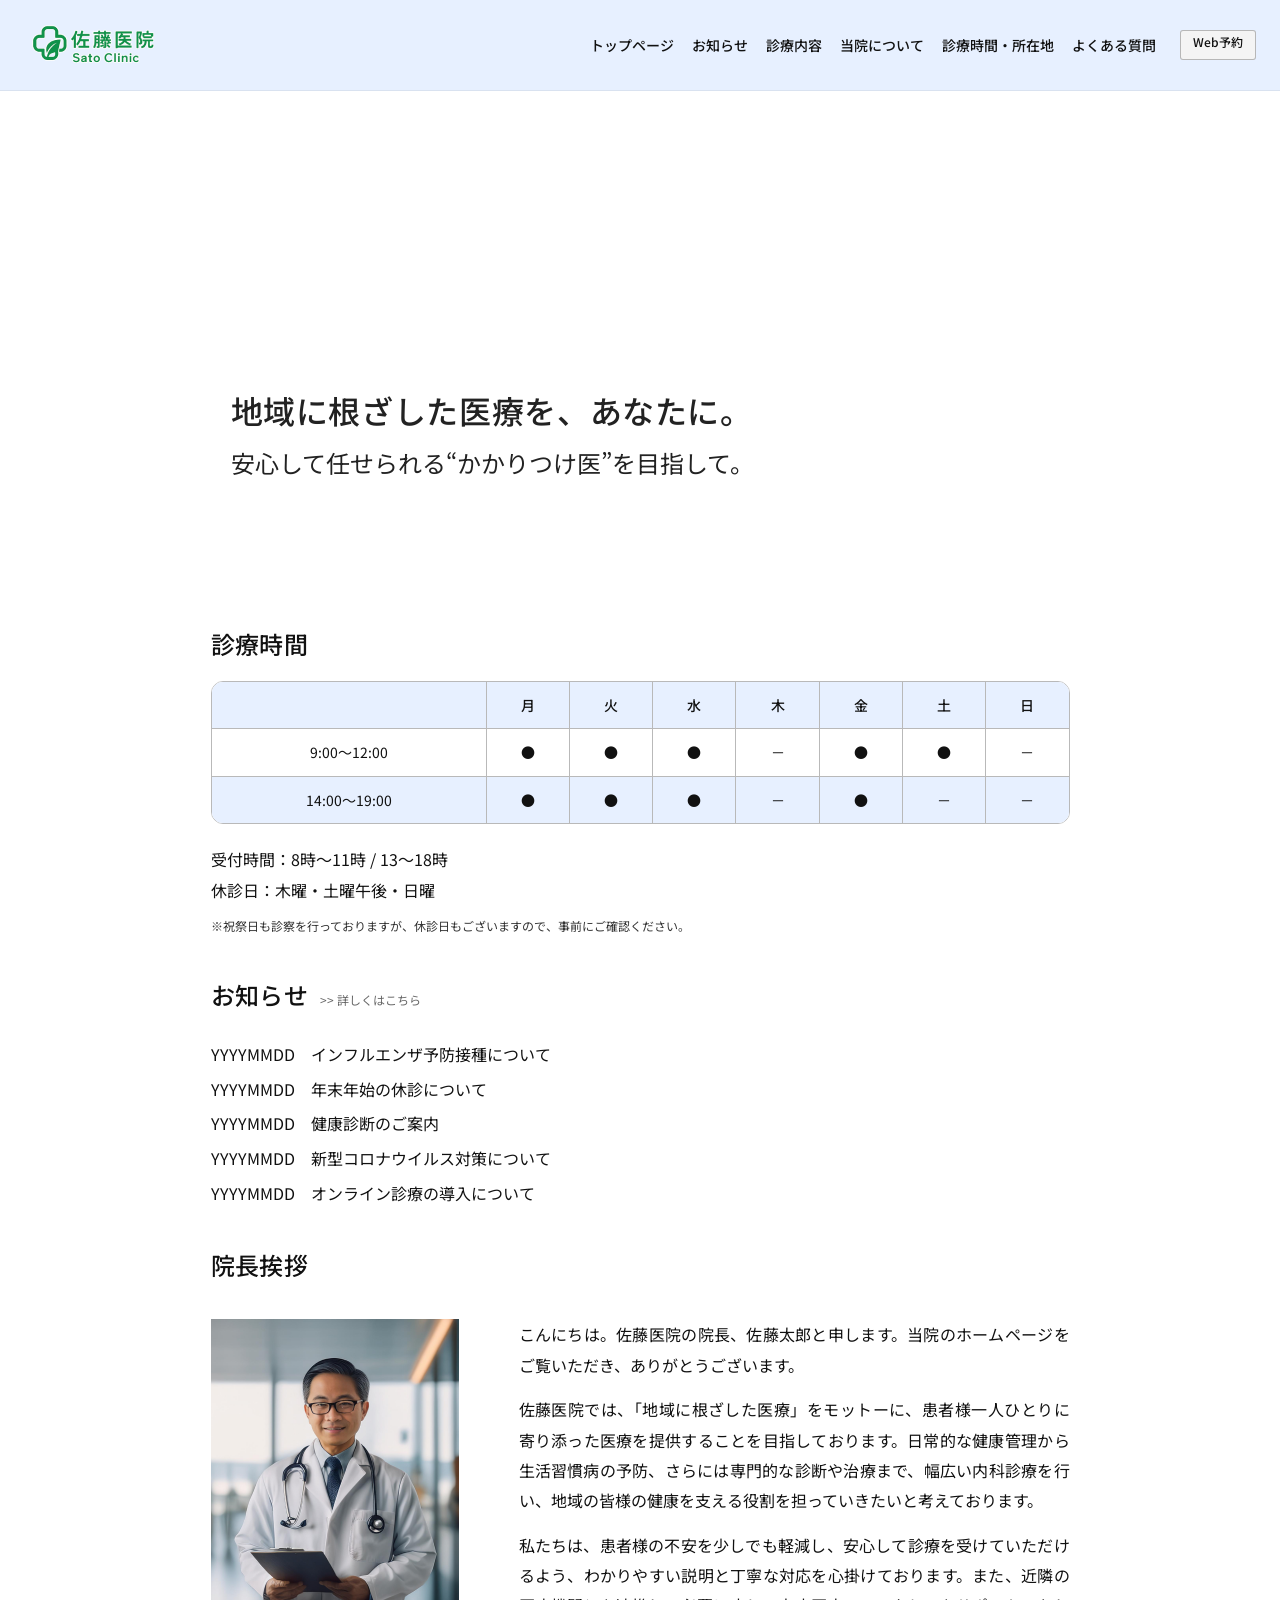
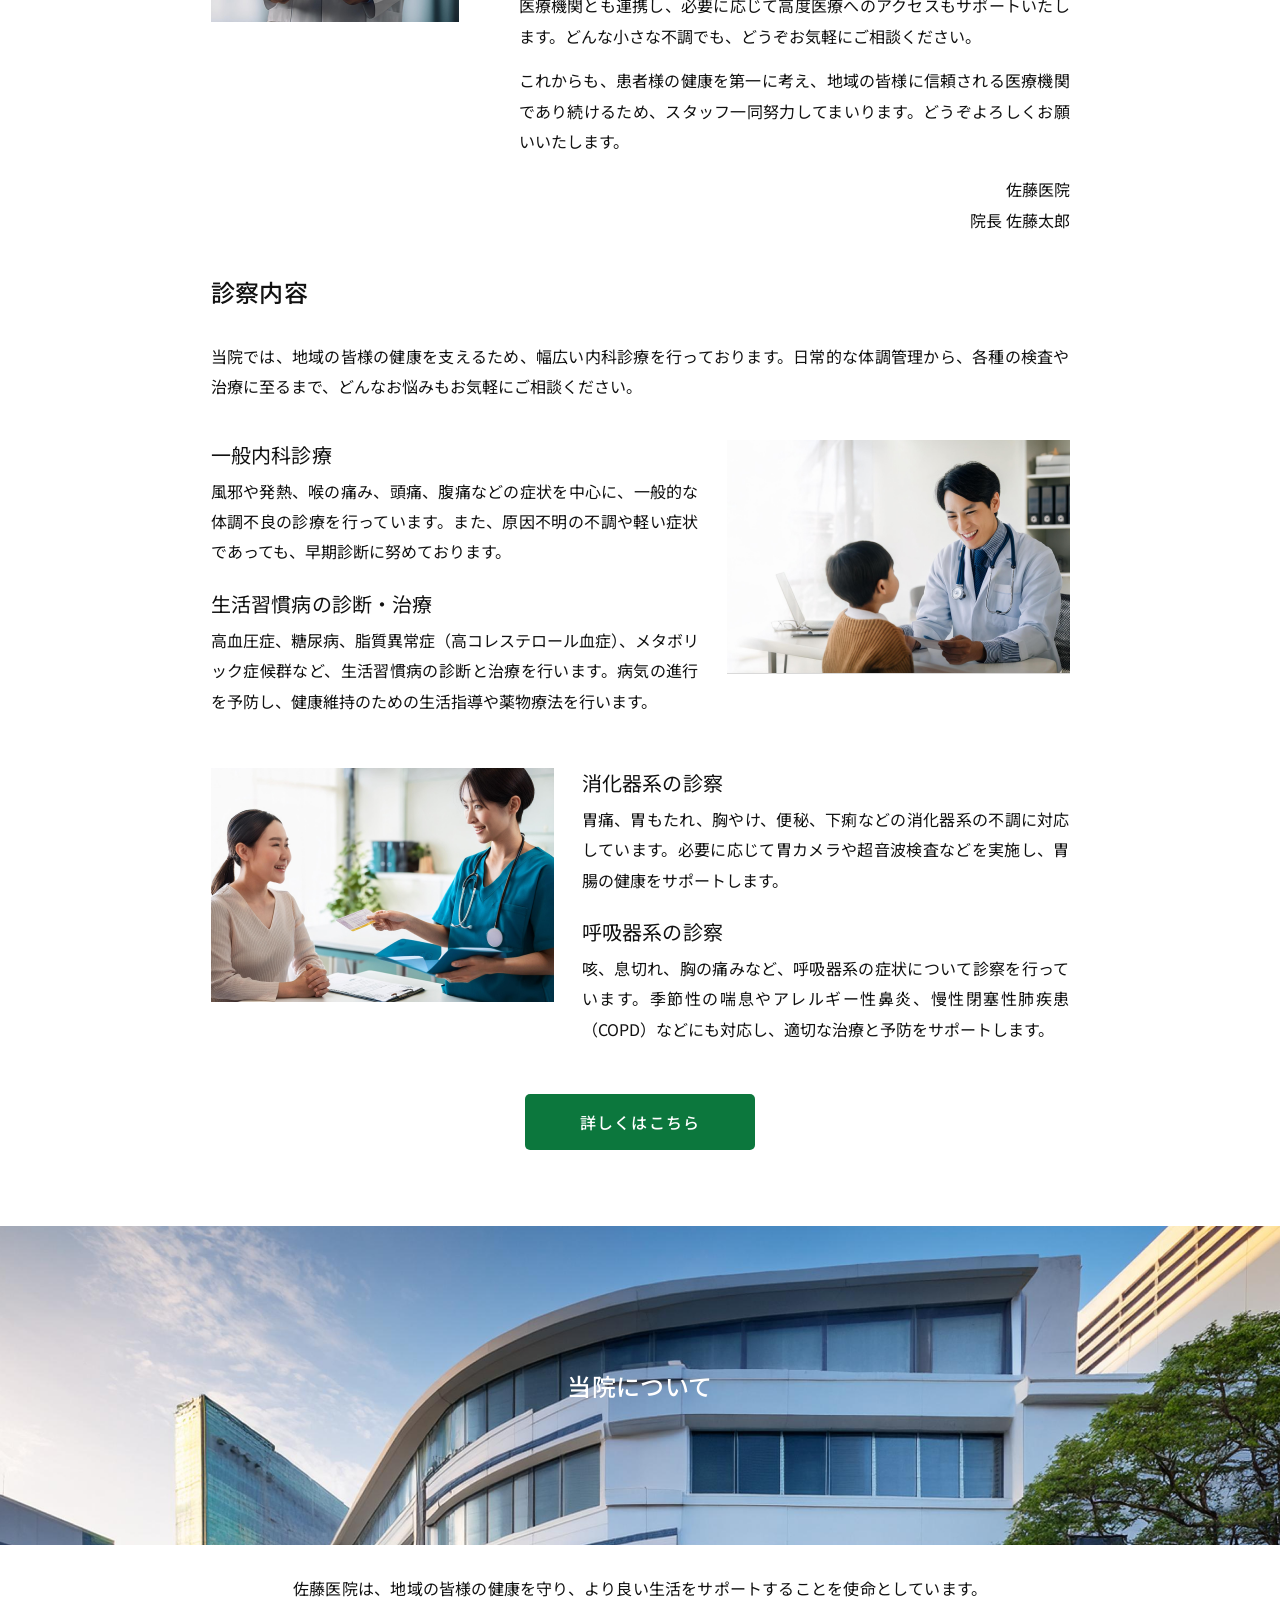
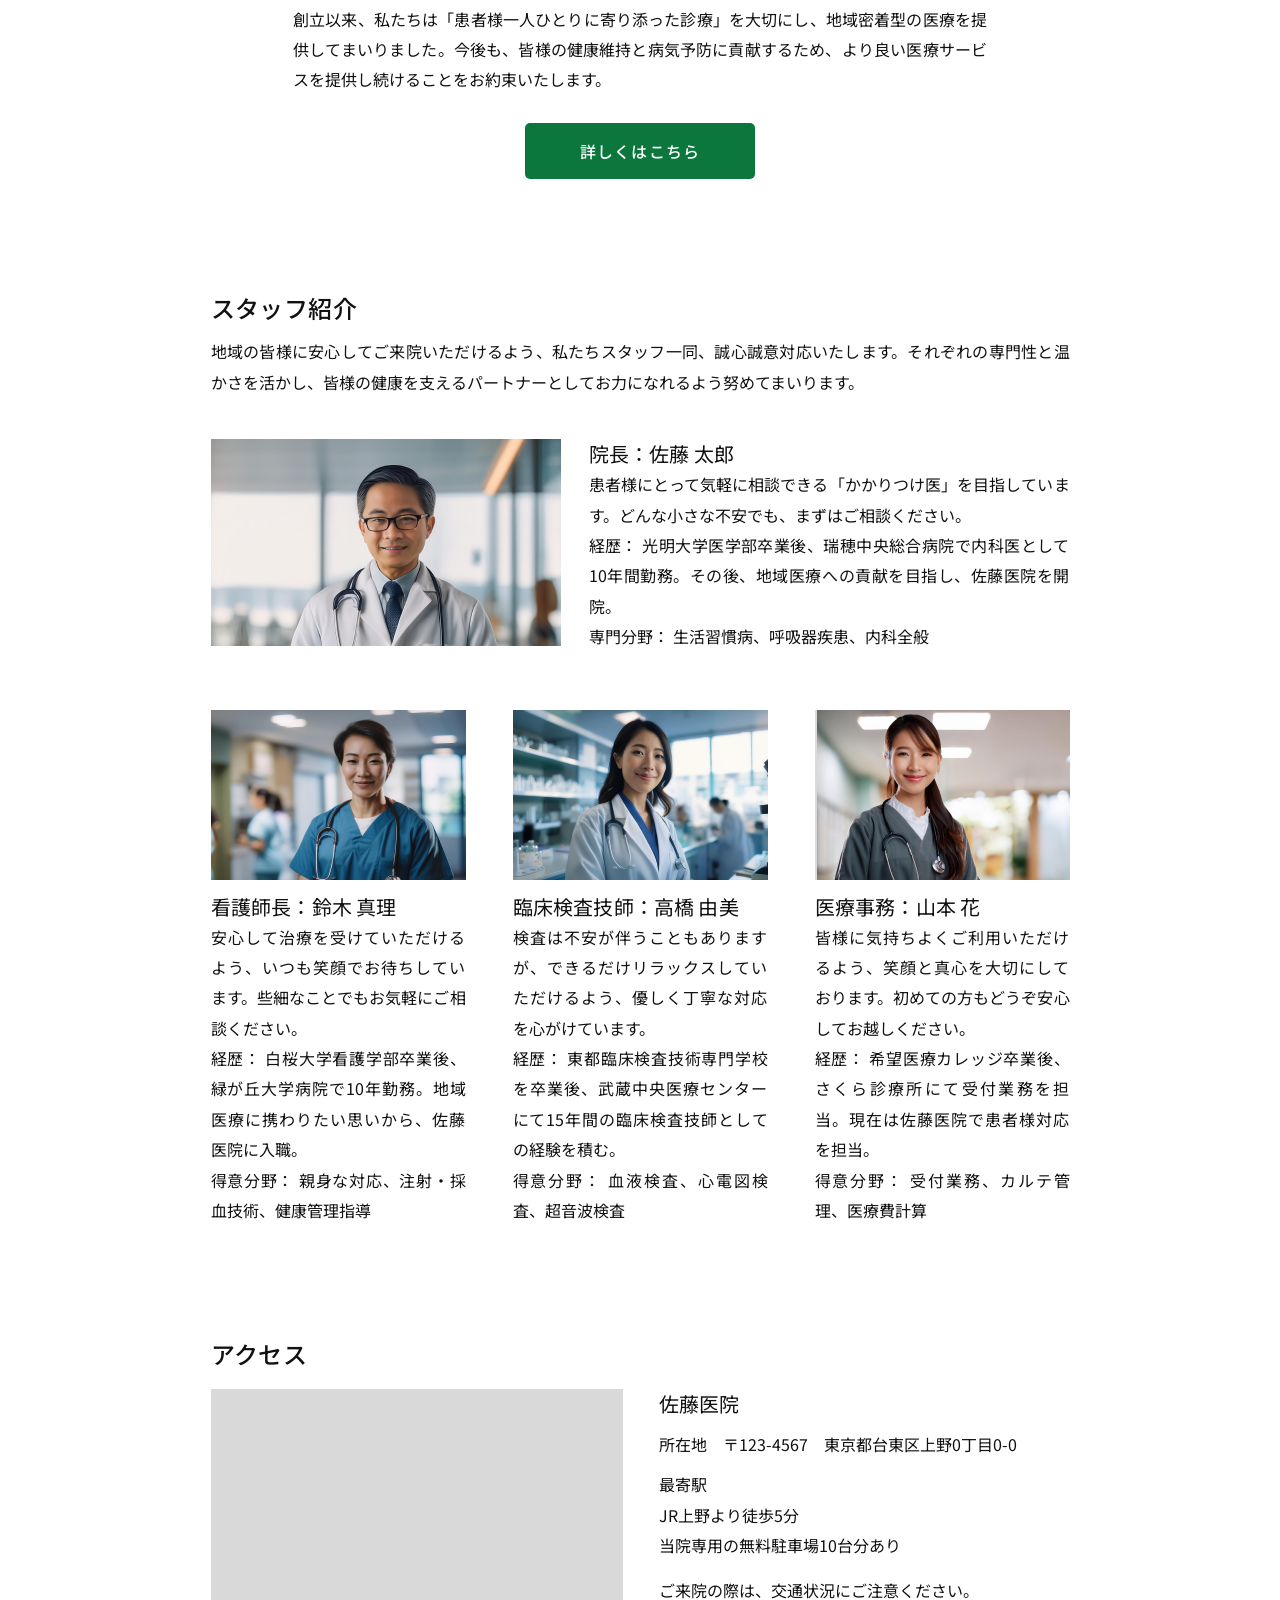
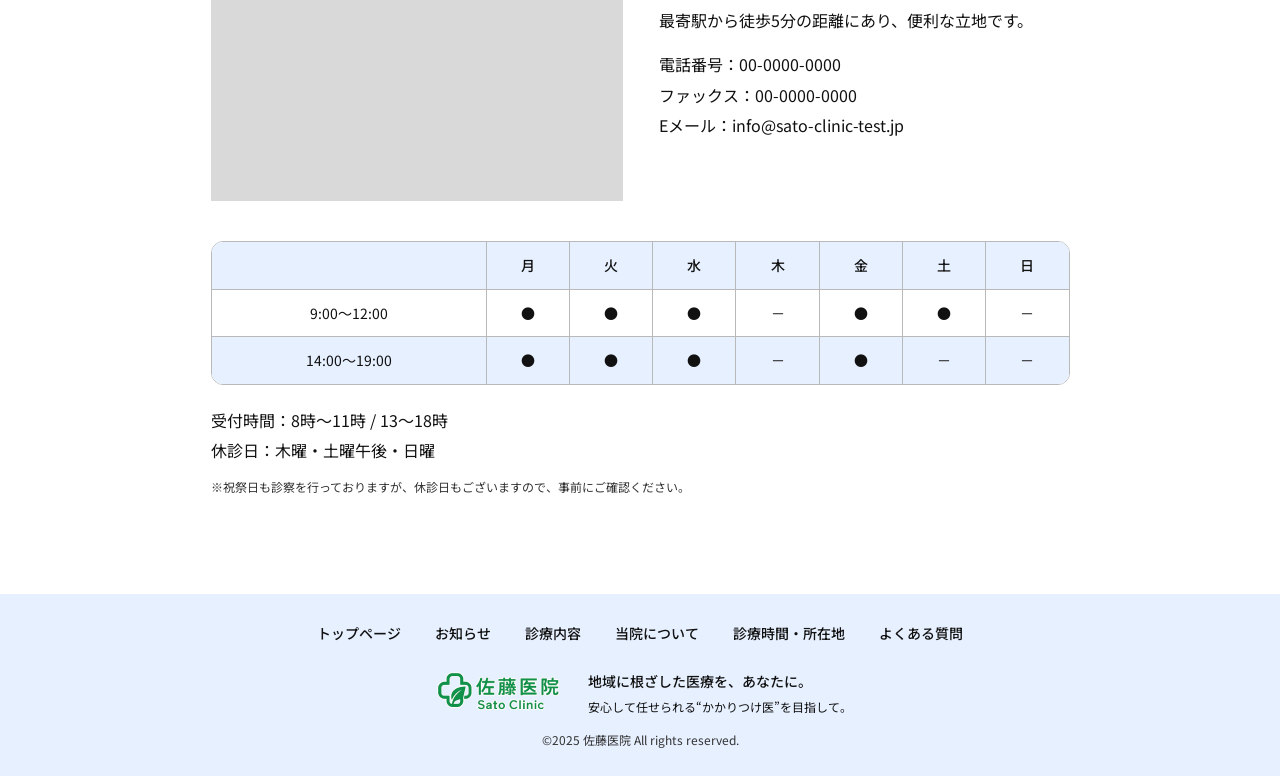
==== index.html @ cc60b719 "ファーストコミット" ====
<!doctype html>
<html lang="ja">

<head>
    <meta charset="utf-8" />
    <meta name="viewport" content="width=device-width,initial-scale=1" />
    <title>佐藤医院</title>

    <!-- Noto Sans JP -->
    <link rel="preconnect" href="https://fonts.googleapis.com">
    <link rel="preconnect" href="https://fonts.gstatic.com" crossorigin>
    <link href="https://fonts.googleapis.com/css2?family=Noto+Sans+JP:wght@400;500&display=swap" rel="stylesheet">
    <link rel="stylesheet" href="./style.css">

    <style>
        :root {
            --h1-size: 2rem;
            --h1-line-height: 1.35;
            --h2-size: 1.5rem;
            --h2-weight: 500;
            --h2-line-height: 1.4;
            --h2-letter-spacing: .02em;
            --h1-size-sp: 1.4rem;
            --h2-size-sp: 1.25rem;
            --p-size-sp: .8rem;
        }

        /* contentW基準の中央カラム */
        /* ヘッダー（グロナビ）はcontentW除外＝ワイド */
        /* Typography (rem) */
        h3 {
            font-size: 1.25rem;
            /* 20px */
            font-weight: 400;
            line-height: 1.5;
            margin: 0;
            letter-spacing: .01em;
        }

        .note {
            font-size: .75rem;
            /* 12px */
            font-weight: 400;
            color: #333;
        }

        /* ===== Hero (PC) ===== */
        .hero {
            position: relative;
            width: 100%;
            height: 480px;
            overflow: hidden;
            background: #fff;
        }

        .hero-carousel {
            position: absolute;
            inset: 0;
        }

        .hero-slides {
            position: absolute;
            inset: 0;
        }

        .hero-slide {
            position: absolute;
            inset: 0;
            opacity: 0;
            transition: opacity 800ms ease;
        }

        .hero-slide.is-active {
            opacity: 1;
        }

        .hero-slide img {
            width: 100%;
            height: 100%;
            object-fit: cover;
        }

        /* コピー */
        .hero .photo-band_text {
            position: absolute;
            left: calc((100% - var(--contentW))/2);
            top: 50%;
            transform: translateY(30%);
            width: 580px;
            text-align: left;
            color: #222;
            z-index: 2;
            background: rgba(255, 255, 255, .72);
            padding: 18px 20px;
            border-radius: 6px;
        }

        .hero .sub {
            margin-top: 8px;
            font-size: 24px;
        }

        /* ===== 診療時間（表） ===== */
        .hours-table-wrap {
            border-radius: 12px;
            overflow: hidden;
            border: 1px solid #b9b9b9;
        }

        .hours-table {
            width: 100%;
            border-collapse: separate;
            border-spacing: 0;
            font-size: 14px;
            background: #fff;
        }

        .hours-table th,
        .hours-table td {
            border: 0;
            padding: 10px 8px;
            text-align: center;
            background: #fff;
        }

        .hours-table tr>* {
            border-top: 1px solid #b9b9b9;
            border-left: 1px solid #b9b9b9;
        }

        .hours-table thead th {
            background: #E7F0FF;
            font-weight: 500;
        }

        .hours-table tbody tr:nth-child(even) td {
            background: #E7F0FF;
        }

        .hours-table tbody td:first-child {
            text-align: center;
            white-space: nowrap;
        }

        .hours-table thead tr>* {
            border-top: 0;
        }

        .hours-table tr>*:first-child {
            border-left: 0;
        }

        /* ===== お知らせ ===== */
        .heading-news-wrap {
            display: flex;
            align-items: baseline;
            gap: 12px;
            margin-bottom: 8px;
        }

        .heading-news {
            margin: 0;
        }

        .news-more {
            font-size: 12px;
            color: #666;
            text-decoration: none;
        }

        .news-more::before {
            content: ">> ";
        }

        .news-list {
            margin: 0;
            padding: 0;
            list-style: none;
            display: grid;
            gap: 6px;
        }

        .news-list li {
            font-size: 16px;
            font-weight: 400;
            line-height: 1.8;
        }

        /* ===== 院長挨拶 ===== */
        .greet {
            display: grid;
            grid-template-columns: 280px 1fr;
            gap: 28px;
            align-items: start;
            margin-top: 18px;
        }

        .ph-portrait {
            width: 248px;
            height: 303px;
            background: var(--ph);
            overflow: hidden;
            display: block;
        }

        .ph-portrait img {
            width: 100%;
            height: 100%;
            object-fit: cover;
        }

        .greet .text p {
            margin-bottom: 14px;
        }

        .signature {
            margin-top: 18px;
            text-align: right;
        }

        /* ===== 診察内容 ===== */
        .treat-lead {
            margin-top: 12px;
        }

        .treat-grid {
            display: grid;
            grid-template-columns: 1fr 343px;
            gap: 28px;
            align-items: start;
            margin-top: 18px;
        }

        .treat-ph {
            width: 343px;
            height: 234px;
            background: var(--ph);
            justify-self: end;
            overflow: hidden;
            display: block;
        }

        .treat-ph img {
            width: 100%;
            height: 100%;
            object-fit: cover;
        }

        .treat-item {
            margin-bottom: 22px;
            min-width: 0;
        }

        .treat-item p {
            margin-top: 6px;
        }

        .treat-bottom {
            display: grid;
            grid-template-columns: 343px minmax(0, 1fr);
            gap: 28px;
            align-items: start;
            margin-top: 10px;
        }

        .treat-bottom p {
            overflow-wrap: anywhere;
        }

        .treat-ph-wide {
            width: 343px;
            height: 234px;
            background: var(--ph);
            overflow: hidden;
            display: block;
        }

        .treat-ph-wide img {
            width: 100%;
            height: 100%;
            object-fit: cover;
        }

        /* ===== ボタン ===== */
        .btn-wrap {
            display: flex;
            justify-content: center;
            margin-top: 28px;
        }

        .btn {
            display: inline-flex;
            align-items: center;
            justify-content: center;
            padding: 8px 32px;
            width: 230px;
            height: 56px;
            background: var(--btn);
            color: #fff;
            font-weight: 500;
            border-radius: 5px;
            box-shadow: none;
            letter-spacing: .08em;
            font-size: 16px;
        }

        .btn:hover,
        .btn:active {
            filter: brightness(0.70);
        }

        /* ===== 当院について ===== */
        .photo-band {
            position: relative;
            width: 100%;
            height: 319px;
            overflow: hidden;
            display: grid;
            place-items: center;
            background: #fff;
        }

        .photo-band_img {
            position: absolute;
            inset: 0;
            width: 100%;
            height: 100%;
            object-fit: cover;
            z-index: 0;
        }

        .photo-band_text {
            position: relative;
            z-index: 2;
            text-align: center;
            color: #fff;
            padding: 0 16px;
        }

        .about-body {
            background: #fff;
            padding: 28px 0 56px;
        }

        .about-fixed {
            width: 694px;
            margin: 0 auto;
        }

        /* ===== スタッフ紹介 ===== */
        section[aria-label="スタッフ紹介"],
        section[aria-label="アクセス"] {
            background: #fff;
        }

        .staff-lead {
            margin-top: 12px;
        }

        .staff-top {
            display: grid;
            grid-template-columns: 350px 1fr;
            gap: 28px;
            align-items: start;
            margin-top: 22px;
            margin-bottom: 26px;
        }

        .staff-ph {
            width: 350px;
            height: 207px;
            background: var(--ph);
            overflow: hidden;
            display: block;
        }

        .staff-ph img {
            width: 100%;
            height: 100%;
            object-fit: cover;
        }

        .staff-cards {
            display: grid;
            grid-template-columns: repeat(3, 255px);
            gap: 22px;
            justify-content: space-between;
            margin-top: 12px;
        }

        .card .card-ph {
            width: 255px;
            height: 170px;
            background: var(--ph);
            margin-bottom: 12px;
            overflow: hidden;
            display: block;
        }

        .card .card-ph img {
            width: 100%;
            height: 100%;
            object-fit: cover;
        }

        /* ===== アクセス ===== */
        .access {
            display: grid;
            grid-template-columns: 420px 1fr;
            gap: 28px;
            align-items: start;
            margin-top: 18px;
        }

        .access-map {
            width: 412px;
            height: 412px;
            background: var(--ph);
            overflow: hidden;
        }

        .access-map iframe {
            width: 100%;
            height: 100%;
        }

        .meta {
            margin-top: 10px;
            display: grid;
            gap: 10px;
        }

        .label {
            display: inline-block;
            width: 64px;
        }

        /* ===== Footer ===== */
        /* ===== Responsive ===== */
        @media (max-width: 890px) {

            /* ===== SP Header ===== */
            /* Drawer */
            /* 院長挨拶：写真→テキスト */
            .greet {
                grid-template-columns: 1fr;
            }

            .ph-portrait {
                margin: 0 auto;
            }

            /* 診察内容：縦積み */
            .treat-grid {
                grid-template-columns: 1fr;
            }

            .treat-ph {
                justify-self: start;
                width: min(343px, 100%);
                height: auto;
                aspect-ratio: 343 / 234;
                margin: 0 auto;
            }

            .treat-bottom {
                grid-template-columns: 1fr;
            }

            .treat-bottom>div:nth-child(2) {
                order: 0;
                min-width: 0;
            }

            .treat-ph-wide {
                order: 1;
                width: min(343px, 100%);
                height: auto;
                aspect-ratio: 343 / 234;
                margin: 0 auto;
            }

            /* 当院について本文幅 */
            .about-fixed {
                width: min(694px, 100%);
            }

            /* スタッフ：縦積み */
            .staff-top {
                grid-template-columns: 1fr;
            }

            .staff-ph {
                width: min(350px, 100%);
                height: auto;
                aspect-ratio: 350 / 207;
                margin: 0 auto;
            }

            .staff-cards {
                grid-template-columns: 1fr;
                justify-items: center;
            }

            .staff-cards .card {
                width: min(255px, 100%);
            }

            .card .card-ph {
                width: 100%;
                height: auto;
                aspect-ratio: 255 / 170;
            }

            /* アクセス：縦積み */
            .access {
                display: flex;
                flex-direction: column;
            }

            .access>div:last-child {
                order: 1;
            }

            .access-map {
                order: 2;
                width: 100%;
                height: auto;
                aspect-ratio: 412 / 412;
            }

            /* SP Footer */
        }

        @media (max-width: 890px) and (min-width: 601px) {

            .hero {
                height: 420px;
                position: relative;
                overflow: hidden;
            }

            .hero-carousel {
                position: absolute;
                inset: 0;
            }

            .hero .photo-band_text {
                position: absolute;
                left: 18px;
                right: 18px;
                top: 55%;
                transform: translateY(30%);
                z-index: 5;
                background: rgba(255, 255, 255, .72);
                color: #222;
                border-radius: 6px;
                padding: 18px 20px;
                display: inline-block;
                width: auto;
                max-width: 400px;
            }

            .hero-slides {
                z-index: 1;
            }

            .hero-slide img {
                object-fit: cover;
                object-position: center center;
            }

            .hero .photo-band_text h1 {
                font-size: 1.25rem;
            }

            .hero .photo-band_text .sub {
                font-size: 0.95rem;
            }
        }

        @media (max-width: 600px) {

            h3 {
                font-size: 1rem;
            }

            .news-list li {
                font-size: .8rem;
            }

            .btn {
                width: min(230px, 100%);
            }

            .hero {
                height: auto;
                display: flex;
                flex-direction: column;
                overflow: hidden;
                background: #fff;
            }

            .hero-carousel {
                position: relative;
                width: 100%;
                aspect-ratio: 375 / 300;
                overflow: hidden;
            }

            .hero-slide {
                position: absolute;
                inset: 0;
            }

            .hero-slides {
                position: absolute;
                inset: 0;
            }

            .hero-slide img {
                width: 100%;
                height: 100%;
                object-fit: cover;
            }

            .hero .photo-band_text {
                position: static;
                transform: none;
                width: 100%;
                margin: 0;
                background: #0C773D;
                color: #fff;
                border-radius: 0;
                padding: 18px 18px 20px;
                text-align: left;
                z-index: auto;
                overflow: hidden;
            }

            .hero .photo-band_text h1,
            .hero .photo-band_text .sub {
                color: inherit;
                white-space: nowrap;
                overflow: hidden;
            }

            .hero .sub {
                font-size: 16px;
                margin-top: 6px;
            }
        }
    </style>
</head>

<body>
    <div class="page">
        <header>
            <div class="container-wide">
                <div class="header-inner">
                    <a href="index.html" class="logo">
                        <img src="./image/cliniclogo_1208.png" alt="佐藤医院">
                    </a>

                    <nav class="global" aria-label="グローバルナビゲーション">
                        <!-- PC用 -->
                        <div class="global-links">
                            <a href="index.html">トップページ</a>
                            <a href="info.html">お知らせ</a>
                            <a href="details.html">診療内容</a>
                            <a href="about.html">当院について</a>
                            <a href="access.html">診療時間・所在地</a>
                            <a href="faq.html">よくある質問</a>
                            <a class="reserve" href="#">Web予約</a>
                        </div>

                        <!-- SP用 -->
                        <div class="global-actions">
                            <a class="reserve reserve-sp" href="#">Web予約</a>

                            <button class="hamburger" type="button" aria-label="メニューを開閉" aria-controls="globalMenu"
                                aria-expanded="false">
                                <span class="hamburger_bar" aria-hidden="true"></span>
                                <span class="hamburger_bar" aria-hidden="true"></span>
                                <span class="hamburger_bar" aria-hidden="true"></span>
                            </button>
                        </div>
                    </nav>
                </div>

                <!-- SP用中身 -->
                <div id="globalMenu" class="global-drawer" hidden>
                    <a href="index.html">トップページ</a>
                    <a href="info.html">お知らせ</a>
                    <a href="details.html">診療内容</a>
                    <a href="about.html">当院について</a>
                    <a href="access.html">診療時間・所在地</a>
                    <a href="faq.html">よくある質問</a>
                </div>
            </div>
        </header>

        <section class="hero" aria-label="ヒーロー">
            <div class="hero-carousel" aria-label="ヒーロー画像カルーセル">
                <div class="hero-slides">
                    <picture class="hero-slide is-active">
                        <source media="(max-width:600px)" srcset="./image/carousel(sp)-1_1208.png">
                        <img src="./image/carousel-1_1208.png" alt="">
                    </picture>

                    <picture class="hero-slide">
                        <source media="(max-width:600px)" srcset="./image/carousel(sp)-2_1210.png">
                        <img src="./image/carousel-2_1210.png" alt="">
                    </picture>

                    <picture class="hero-slide">
                        <source media="(max-width:600px)" srcset="./image/carousel(sp)-3_1210.png">
                        <img src="./image/carousel-3_1210.png" alt="">
                    </picture>
                </div>
            </div>

            <div class="photo-band_text">
                <h1>地域に根ざした医療を、あなたに。</h1>
                <p class="sub">安心して任せられる“かかりつけ医”を目指して。</p>
            </div>
        </section>

        <main>
            <section class="section" aria-label="診療時間・お知らせ・院長挨拶・診察内容">
                <div class="container">
                    <h2>診療時間</h2>
                    <div class="u-spacer-20" aria-hidden="true"></div>

                    <div class="hours-table-wrap">
                        <table class="hours-table">
                            <thead>
                                <tr>
                                    <th></th>
                                    <th>月</th>
                                    <th>火</th>
                                    <th>水</th>
                                    <th>木</th>
                                    <th>金</th>
                                    <th>土</th>
                                    <th>日</th>
                                </tr>
                            </thead>
                            <tr>
                                <td>9:00～12:00</td>
                                <td>●</td>
                                <td>●</td>
                                <td>●</td>
                                <td>－</td>
                                <td>●</td>
                                <td>●</td>
                                <td>－</td>
                            </tr>
                            <tr>
                                <td>14:00～19:00</td>
                                <td>●</td>
                                <td>●</td>
                                <td>●</td>
                                <td>－</td>
                                <td>●</td>
                                <td>－</td>
                                <td>－</td>
                            </tr>
                        </table>
                    </div>
                    <div class="u-spacer-20" aria-hidden="true"></div>

                    <p>受付時間：8時〜11時 / 13〜18時</p>
                    <p>休診日：木曜・土曜午後・日曜</p>
                    <p class="note u-mt-10">※祝祭日も診察を行っておりますが、休診日もございますので、事前にご確認ください。</p>
                    <div class="u-spacer-40" aria-hidden="true"></div>

                    <div class="heading-news-wrap">
                        <h2 class="heading-news">お知らせ</h2>
                        <a href="#" class="news-more">詳しくはこちら</a>
                    </div>
                    <div class="u-spacer-20" aria-hidden="true"></div>

                    <ul class="news-list">
                        <li>YYYYMMDD　インフルエンザ予防接種について</li>
                        <li>YYYYMMDD　年末年始の休診について</li>
                        <li>YYYYMMDD　健康診断のご案内</li>
                        <li>YYYYMMDD　新型コロナウイルス対策について</li>
                        <li>YYYYMMDD　オンライン診療の導入について</li>
                    </ul>
                    <div class="u-spacer-40" aria-hidden="true"></div>

                    <h2>院長挨拶</h2>
                    <div class="u-spacer-20" aria-hidden="true"></div>

                    <div class="greet">
                        <a href="#" class="ph-portrait">
                            <img src="./image/director_1208.png" alt="院長写真">
                        </a>
                        <div class="text">
                            <p>こんにちは。佐藤医院の院長、佐藤太郎と申します。当院のホームページをご覧いただき、ありがとうございます。</p>
                            <p>佐藤医院では、「地域に根ざした医療」をモットーに、患者様一人ひとりに寄り添った医療を提供することを目指しております。日常的な健康管理から生活習慣病の予防、さらには専門的な診断や治療まで、幅広い内科診療を行い、地域の皆様の健康を支える役割を担っていきたいと考えております。
                            </p>
                            <p>私たちは、患者様の不安を少しでも軽減し、安心して診療を受けていただけるよう、わかりやすい説明と丁寧な対応を心掛けております。また、近隣の医療機関とも連携し、必要に応じて高度医療へのアクセスもサポートいたします。どんな小さな不調でも、どうぞお気軽にご相談ください。
                            </p>
                            <p>これからも、患者様の健康を第一に考え、地域の皆様に信頼される医療機関であり続けるため、スタッフ一同努力してまいります。どうぞよろしくお願いいたします。</p>

                            <div class="signature">佐藤医院<br>院長 佐藤太郎</div>
                        </div>
                    </div>
                    <div class="u-spacer-40" aria-hidden="true"></div>

                    <h2>診察内容</h2>
                    <div class="u-spacer-20" aria-hidden="true"></div>

                    <p class="treat-lead">
                        当院では、地域の皆様の健康を支えるため、幅広い内科診療を行っております。日常的な体調管理から、各種の検査や治療に至るまで、どんなお悩みもお気軽にご相談ください。
                    </p>
                    <div class="u-spacer-20" aria-hidden="true"></div>

                    <div class="treat-grid">
                        <div>
                            <div class="treat-item">
                                <h3>一般内科診療</h3>
                                <p>風邪や発熱、喉の痛み、頭痛、腹痛などの症状を中心に、一般的な体調不良の診療を行っています。また、原因不明の不調や軽い症状であっても、早期診断に努めております。</p>
                            </div>

                            <div class="treat-item u-mb-0">
                                <h3>生活習慣病の診断・治療</h3>
                                <p>高血圧症、糖尿病、脂質異常症（高コレステロール血症）、メタボリック症候群など、生活習慣病の診断と治療を行います。病気の進行を予防し、健康維持のための生活指導や薬物療法を行います。
                                </p>
                            </div>
                        </div>

                        <a href="#" class="treat-ph">
                            <img src="./image/patient-1_1208.png" alt="診療イメージ">
                        </a>
                    </div>
                    <div class="u-spacer-20" aria-hidden="true"></div>

                    <div class="treat-bottom">
                        <a href="#" class="treat-ph-wide">
                            <img src="./image/patient-2_1208.png" alt="診療イメージ">
                        </a>

                        <div>
                            <div class="treat-item">
                                <h3>消化器系の診察</h3>
                                <p>胃痛、胃もたれ、胸やけ、便秘、下痢などの消化器系の不調に対応しています。必要に応じて胃カメラや超音波検査などを実施し、胃腸の健康をサポートします。</p>
                            </div>

                            <div class="treat-item u-mb-0">
                                <h3>呼吸器系の診察</h3>
                                <p>咳、息切れ、胸の痛みなど、呼吸器系の症状について診察を行っています。季節性の喘息やアレルギー性鼻炎、慢性閉塞性肺疾患（COPD）などにも対応し、適切な治療と予防をサポートします。
                                </p>
                            </div>
                        </div>
                    </div>

                    <div class="btn-wrap">
                        <a class="btn" href="details.html">詳しくはこちら</a>
                    </div>
                    <div class="u-spacer-20" aria-hidden="true"></div>
                </div>
            </section>

            <section class="photo-band" aria-label="当院について">
                <img class="photo-band_img" src="./image/about_1208.png" alt="">
                <div class="photo-band_text">
                    <h2>当院について</h2>
                </div>
            </section>

            <div class="about-body">
                <div class="container">
                    <p class="about-fixed">
                        佐藤医院は、地域の皆様の健康を守り、より良い生活をサポートすることを使命としています。創立以来、私たちは「患者様一人ひとりに寄り添った診療」を大切にし、地域密着型の医療を提供してまいりました。今後も、皆様の健康維持と病気予防に貢献するため、より良い医療サービスを提供し続けることをお約束いたします。
                    </p>

                    <div class="btn-wrap">
                        <a class="btn" href="about.html">詳しくはこちら</a>
                    </div>
                </div>
            </div>

            <section class="section" aria-label="スタッフ紹介">
                <div class="container">
                    <h2>スタッフ紹介</h2>
                    <p class="staff-lead">
                        地域の皆様に安心してご来院いただけるよう、私たちスタッフ一同、誠心誠意対応いたします。それぞれの専門性と温かさを活かし、皆様の健康を支えるパートナーとしてお力になれるよう努めてまいります。
                    </p>
                    <div class="u-spacer-20" aria-hidden="true"></div>

                    <div class="staff-top">
                        <a href="#" class="staff-ph">
                            <img src="./image/photo(sato)_1208.png" alt="院長写真">
                        </a>
                        <div>
                            <h3>院長：佐藤 太郎</h3>
                            <p>患者様にとって気軽に相談できる「かかりつけ医」を目指しています。どんな小さな不安でも、まずはご相談ください。</p>
                            <p>経歴： 光明大学医学部卒業後、瑞穂中央総合病院で内科医として10年間勤務。その後、地域医療への貢献を目指し、佐藤医院を開院。</p>
                            <p>専門分野： 生活習慣病、呼吸器疾患、内科全般</p>
                        </div>
                    </div>
                    <div class="u-spacer-20" aria-hidden="true"></div>

                    <div class="staff-cards">
                        <div class="card">
                            <a href="#" class="card-ph">
                                <img src="./image/photo(suzuki)_1208.png" alt="看護師長写真">
                            </a>
                            <h3>看護師長：鈴木 真理</h3>
                            <p>安心して治療を受けていただけるよう、いつも笑顔でお待ちしています。些細なことでもお気軽にご相談ください。</p>
                            <p>経歴： 白桜大学看護学部卒業後、緑が丘大学病院で10年勤務。地域医療に携わりたい思いから、佐藤医院に入職。</p>
                            <p>得意分野： 親身な対応、注射・採血技術、健康管理指導</p>
                        </div>

                        <div class="card">
                            <a href="#" class="card-ph">
                                <img src="./image/photo(takahashi)_1208.png" alt="臨床検査技師写真">
                            </a>
                            <h3>臨床検査技師：高橋 由美</h3>
                            <p>検査は不安が伴うこともありますが、できるだけリラックスしていただけるよう、優しく丁寧な対応を心がけています。</p>
                            <p>経歴： 東都臨床検査技術専門学校を卒業後、武蔵中央医療センターにて15年間の臨床検査技師としての経験を積む。</p>
                            <p>得意分野： 血液検査、心電図検査、超音波検査</p>
                        </div>

                        <div class="card">
                            <a href="#" class="card-ph">
                                <img src="./image/photo(yamamoto)_1208.png" alt="医療事務写真">
                            </a>
                            <h3>医療事務：山本 花</h3>
                            <p>皆様に気持ちよくご利用いただけるよう、笑顔と真心を大切にしております。初めての方もどうぞ安心してお越しください。</p>
                            <p>経歴： 希望医療カレッジ卒業後、さくら診療所にて受付業務を担当。現在は佐藤医院で患者様対応を担当。</p>
                            <p>得意分野： 受付業務、カルテ管理、医療費計算</p>
                        </div>
                    </div>
                </div>
            </section>

            <section class="section" aria-label="アクセス">
                <div class="container">
                    <h2>アクセス</h2>

                    <div class="access">
                        <div class="access-map">
                            <iframe
                                src="https://www.google.com/maps/embed?pb=!1m18!1m12!1m3!1d572.6910566759595!2d139.77855302044742!3d35.71072565786052!2m3!1f0!2f0!3f0!3m2!1i1024!2i768!4f13.1!3m3!1m2!1s0x60188e98cbf99ad1%3A0x4d191fa2b224e817!2z5pu95oiR44OT44Or!5e0!3m2!1sja!2sjp!4v1765161860705!5m2!1sja!2sjp"
                                width="412" height="412" class="u-frame-border-0" allowfullscreen="" loading="lazy"
                                referrerpolicy="no-referrer-when-downgrade"></iframe>
                        </div>

                        <div>
                            <h3>佐藤医院</h3>

                            <div class="meta">
                                <p><span class="label">所在地</span>〒123-4567　東京都台東区上野0丁目0-0</p>
                                <p><span class="label">最寄駅</span><br> JR上野より徒歩5分<br>当院専用の無料駐車場10台分あり</p>
                            </div>

                            <p class="u-mt-14">ご来院の際は、交通状況にご注意ください。</p>
                            <p>最寄駅から徒歩5分の距離にあり、便利な立地です。</p>

                            <div class="u-spacer-14" aria-hidden="true"></div>
                            <p>電話番号：00-0000-0000<br>ファックス：00-0000-0000<br>Eメール：info@sato-clinic-test.jp</p>
                        </div>
                    </div>
                    <div class="u-spacer-40" aria-hidden="true"></div>
                    <div class="hours-table-wrap">
                        <table class="hours-table">
                            <thead>
                                <tr>
                                    <th></th>
                                    <th>月</th>
                                    <th>火</th>
                                    <th>水</th>
                                    <th>木</th>
                                    <th>金</th>
                                    <th>土</th>
                                    <th>日</th>
                                </tr>
                            </thead>
                            <tr>
                                <td>9:00～12:00</td>
                                <td>●</td>
                                <td>●</td>
                                <td>●</td>
                                <td>－</td>
                                <td>●</td>
                                <td>●</td>
                                <td>－</td>
                            </tr>
                            <tr>
                                <td>14:00～19:00</td>
                                <td>●</td>
                                <td>●</td>
                                <td>●</td>
                                <td>－</td>
                                <td>●</td>
                                <td>－</td>
                                <td>－</td>
                            </tr>
                        </table>
                    </div>
                    <div class="u-spacer-20" aria-hidden="true"></div>

                    <p>受付時間：8時〜11時 / 13〜18時</p>
                    <p>休診日：木曜・土曜午後・日曜</p>
                    <p class="note u-mt-10">※祝祭日も診察を行っておりますが、休診日もございますので、事前にご確認ください。</p>
                    <div class="u-spacer-40" aria-hidden="true"></div>
                </div>
            </section>

            <footer aria-label="フッター">
                <div class="container footer-inner">
                    <nav class="footer-nav" aria-label="フッターナビゲーション">
                        <a href="index.html">トップページ</a>
                        <a href="info.html">お知らせ</a>
                        <a href="details.html">診療内容</a>
                        <a href="about.html">当院について</a>
                        <a href="access.html">診療時間・所在地</a>
                        <a href="faq.html">よくある質問</a>
                    </nav>

                    <div class="footer-brand">
                        <a href="#" class="logo">
                            <img src="./image/cliniclogo_1208.png" alt="佐藤医院">
                        </a>
                        <div class="footer-copy">
                            <strong>地域に根ざした医療を、あなたに。</strong>
                            <p>安心して任せられる“かかりつけ医”を目指して。</p>
                        </div>
                    </div>

                    <div class="copyright">©2025 佐藤医院 All rights reserved.</div>
                </div>
            </footer>
        </main>
    </div>

    <script>
        (function () {
            // Hamburger
            const btn = document.querySelector('.hamburger');
            const menu = document.getElementById('globalMenu');

            const closeMenu = () => {
                if (!btn || !menu) return;
                menu.hidden = true;
                btn.setAttribute('aria-expanded', 'false');
            };
            const openMenu = () => {
                if (!btn || !menu) return;
                menu.hidden = false;
                btn.setAttribute('aria-expanded', 'true');
            };

            if (btn && menu) {
                btn.addEventListener('click', () => {
                    const expanded = btn.getAttribute('aria-expanded') === 'true';
                    expanded ? closeMenu() : openMenu();
                });

                document.addEventListener('click', (e) => {
                    if (menu.hidden) return;
                    if (btn.contains(e.target) || menu.contains(e.target)) return;
                    closeMenu();
                });

                document.addEventListener('keydown', (e) => {
                    if (e.key === 'Escape') closeMenu();
                });

                const mq = window.matchMedia('(max-width: 890px)');
                mq.addEventListener?.('change', (ev) => { if (!ev.matches) closeMenu(); });
            }

            // Hero carousel
            const slides = Array.from(document.querySelectorAll('.hero-slide'));
            if (slides.length <= 1) return;

            let index = 0;
            const intervalMs = 3000;
            let timer = null;

            const show = (i) => {
                slides.forEach((el, n) => el.classList.toggle('is-active', n === i));
            };

            const next = () => {
                index = (index + 1) % slides.length;
                show(index);
            };

            const start = () => {
                if (timer) return;
                timer = setInterval(next, intervalMs);
            };

            const stop = () => {
                if (!timer) return;
                clearInterval(timer);
                timer = null;
            };

            show(index);
            start();

            const area = document.querySelector('.hero-carousel') || document.querySelector('.hero');
            if (area) {
                area.addEventListener('mouseenter', stop);
                area.addEventListener('mouseleave', start);
                area.addEventListener('touchstart', stop, { passive: true });
                area.addEventListener('touchend', start, { passive: true });
            }
        })();
    </script>
</body>

</html>
---- style.css ----
/* Shared tokens */
:root {
  --pageW: 1440px;
  --contentW: 859px;
  --bg: #e6e6e6;
  --lg: #E7F0FF;
  --text: #111111;
  --btn: #0C773D;
  --ph: #d9d9d9;
  --h1-size: 1.5rem;
  --h1-weight: 500;
  --h1-line-height: 1.4;
  --h1-letter-spacing: .02em;
  --h2-size: 1.25rem;
  --h2-weight: 400;
  --h2-line-height: 1.5;
  --h2-letter-spacing: .01em;
  --p-size: 1rem;
  --p-weight: 400;
  --h1-size-sp: 1.25rem;
  --h2-size-sp: 1rem;
  --p-size-sp: .8rem;
}

/* Shared base */
* { box-sizing: border-box; }
html,
body { height: 100%; }
body {
  margin: 0;
  font-family: "Noto Sans JP", system-ui, -apple-system, "Hiragino Kaku Gothic ProN", "Hiragino Sans", "Yu Gothic", "Meiryo", sans-serif;
  color: var(--text);
  background: var(--bg);
  line-height: 1.9;
  font-size: 16px;
  font-weight: 400;
}
a { color: inherit; text-decoration: none; }
img { display: block; max-width: 100%; height: auto; }
iframe { display: block; max-width: 100%; border: 0; }
.page { margin: 0 auto; }
.container { width: var(--contentW); margin: 0 auto; }
.container-wide { width: min(var(--pageW), 100%); margin: 0 auto; padding: 0 24px; }
main { background: #fff; }
.section { padding: 56px 0; }
h1 {
  font-size: var(--h1-size);
  font-weight: var(--h1-weight);
  line-height: var(--h1-line-height);
  margin: 0;
  letter-spacing: var(--h1-letter-spacing);
}
h2 {
  font-size: var(--h2-size);
  font-weight: var(--h2-weight);
  line-height: var(--h2-line-height);
  margin: 0;
  letter-spacing: var(--h2-letter-spacing);
}
h3 {
  font-size: 1.15rem;
  font-weight: 400;
  line-height: 1.5;
  margin: 0;
  letter-spacing: .01em;
}
h4 {
  font-size: 1.15rem;
  font-weight: 400;
  line-height: 1.5;
  margin: 0;
  letter-spacing: .01em;
}
p {
  font-size: var(--p-size);
  font-weight: var(--p-weight);
  margin: 0;
  text-align: justify;
  text-justify: inter-ideograph;
}
.title { margin-top: 4px; margin-bottom: 12px; }
.lead { margin-bottom: 30px; }
.btn-wrap {
  display: flex;
  justify-content: center;
}

/* Shared header / hamburger */
header {
  background: var(--lg);
  border-bottom: 1px solid rgba(0, 0, 0, .06);
  position: relative;
}
.header-inner {
  display: flex;
  align-items: center;
  justify-content: space-between;
  gap: 18px;
  padding: 18px 0;
}
.logo {
  display: inline-flex;
  align-items: center;
  width: 141px;
  height: 54px;
  flex: 0 0 auto;
}
.logo img { width: 100%; height: 100%; object-fit: contain; }
nav.global {
  display: flex;
  align-items: center;
  justify-content: flex-end;
  gap: 18px;
  white-space: nowrap;
  font-size: 14px;
  font-weight: 500;
  flex: 1 1 auto;
}
nav.global a { display: inline-block; padding: 2px 0; }
.reserve {
  display: inline-flex;
  align-items: center;
  justify-content: center;
  border: 1px solid rgba(0, 0, 0, .25);
  background: #f4f4f4;
  border-radius: 3px;
  font-weight: 500;
  box-shadow: none;
}
.global-links {
  display: flex;
  align-items: center;
  justify-content: flex-end;
  gap: 18px;
  flex: 1 1 auto;
  white-space: nowrap;
}
.global-links .reserve {
  height: 30px;
  padding: 0 12px;
  font-size: 12px;
  margin-left: 6px;
}
.global-actions {
  display: none;
  align-items: center;
  gap: 12px;
  flex: 0 0 auto;
}
.reserve.reserve--sp,
.reserve.reserve-sp {
  display: inline-flex;
  align-items: center;
  justify-content: center;
  height: 40px;
  padding: 0 20px;
  border-radius: 8px;
  font-size: 14px;
  flex: 0 0 auto;
  white-space: nowrap;
  width: auto;
  max-width: none;
  min-width: 0;
}
.hamburger {
  display: none;
  width: 40px;
  height: 40px;
  border: 0;
  background: transparent;
  padding: 8px;
  cursor: pointer;
}
.hamburger_bar {
  display: block;
  width: 24px;
  height: 2px;
  background: #111;
  border-radius: 2px;
}
.global-drawer { display: none; }

/* Shared footer */
footer { background: var(--lg); }
.footer-inner { padding: 26px 0 24px; }
.footer-nav {
  display: flex;
  justify-content: center;
  gap: 34px;
  font-size: 14px;
  font-weight: 500;
  white-space: nowrap;
  margin: 0 0 18px;
}
.footer-brand {
  display: flex;
  justify-content: center;
  align-items: center;
  gap: 18px;
}
.footer-copy {
  display: grid;
  gap: 4px;
  margin-top: 2px;
  text-align: left;
}
.footer-copy strong { font-weight: 500; font-size: 14px; line-height: 1.6; }
.footer-copy p { font-size: 12px; line-height: 1.6; text-align: left; }
.copyright {
  width: 100%;
  text-align: center;
  margin-top: 10px;
  font-size: 12px;
  font-weight: 400;
  color: #333;
}

/* Shared responsive header/footer */
@media (max-width: 890px) {
  .container {
    width: min(var(--contentW), 100%);
    padding-left: 18px;
    padding-right: 18px;
  }

  .container-wide {
    width: min(var(--pageW), 100%);
    padding-left: 18px;
    padding-right: 18px;
  }

  header { position: sticky; top: 0; z-index: 2000; }
  nav.global .global-links { display: none; }
  .global-actions { display: flex; }

  .hamburger {
    display: inline-flex;
    flex-direction: column;
    align-items: center;
    justify-content: center;
    gap: 6px;
  }

  .global-drawer {
    display: block;
    position: absolute;
    right: 18px;
    top: 72px;
    width: min(320px, calc(100vw - 36px));
    background: #fff;
    border: 1px solid rgba(0, 0, 0, .12);
    border-radius: 10px;
    padding: 10px 12px;
    box-shadow: 0 8px 24px rgba(0, 0, 0, .12);
    z-index: 999;
  }

  .global-drawer[hidden] { display: none; }

  .global-drawer a {
    display: block;
    padding: 10px 8px;
    font-size: 16px;
    font-weight: 500;
    border-radius: 8px;
  }

  .global-drawer a+a { border-top: 1px solid rgba(0, 0, 0, .08); }
  .footer-nav { display: none !important; }

  .footer-brand {
    flex-direction: column;
    align-items: center;
    justify-content: center;
    gap: 10px;
    text-align: center;
  }

  .footer-copy { text-align: center; }
  .footer-copy p { text-align: center; }
  .copyright { text-align: center !important; margin-top: 18px; }
}

@media (max-width: 600px) {
  h1 { font-size: var(--h1-size-sp); }
  h2 { font-size: var(--h2-size-sp); }
  h3,
  h4 { font-size: 1rem; }
  p { font-size: var(--p-size-sp); }
}

/* Utility classes extracted from inline styles */
.u-spacer-14 { height: 14px; }
.u-spacer-20 { height: 20px; }
.u-spacer-40 { height: 40px; }
.u-mt-10 { margin-top: 10px; }
.u-mt-14 { margin-top: 14px; }
.u-mb-0 { margin-bottom: 0; }
.u-frame-border-0 { border: 0; }
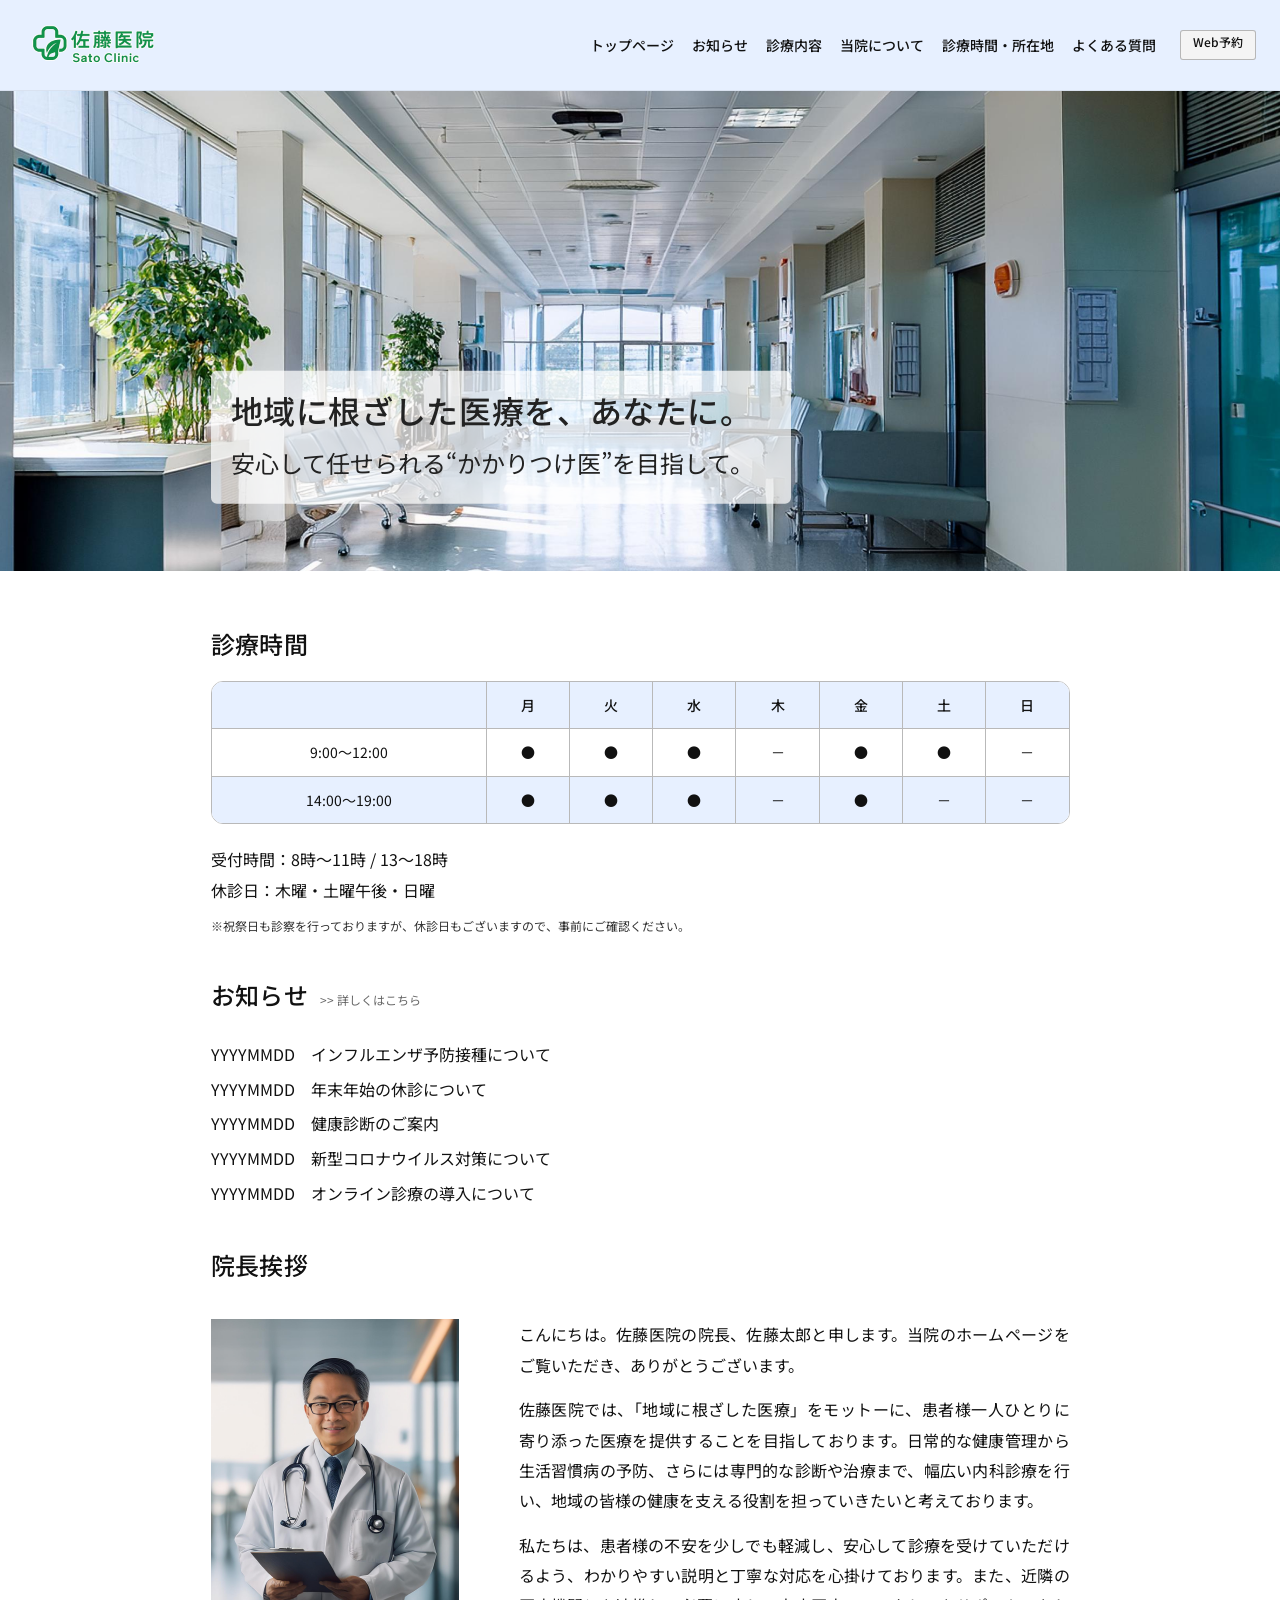
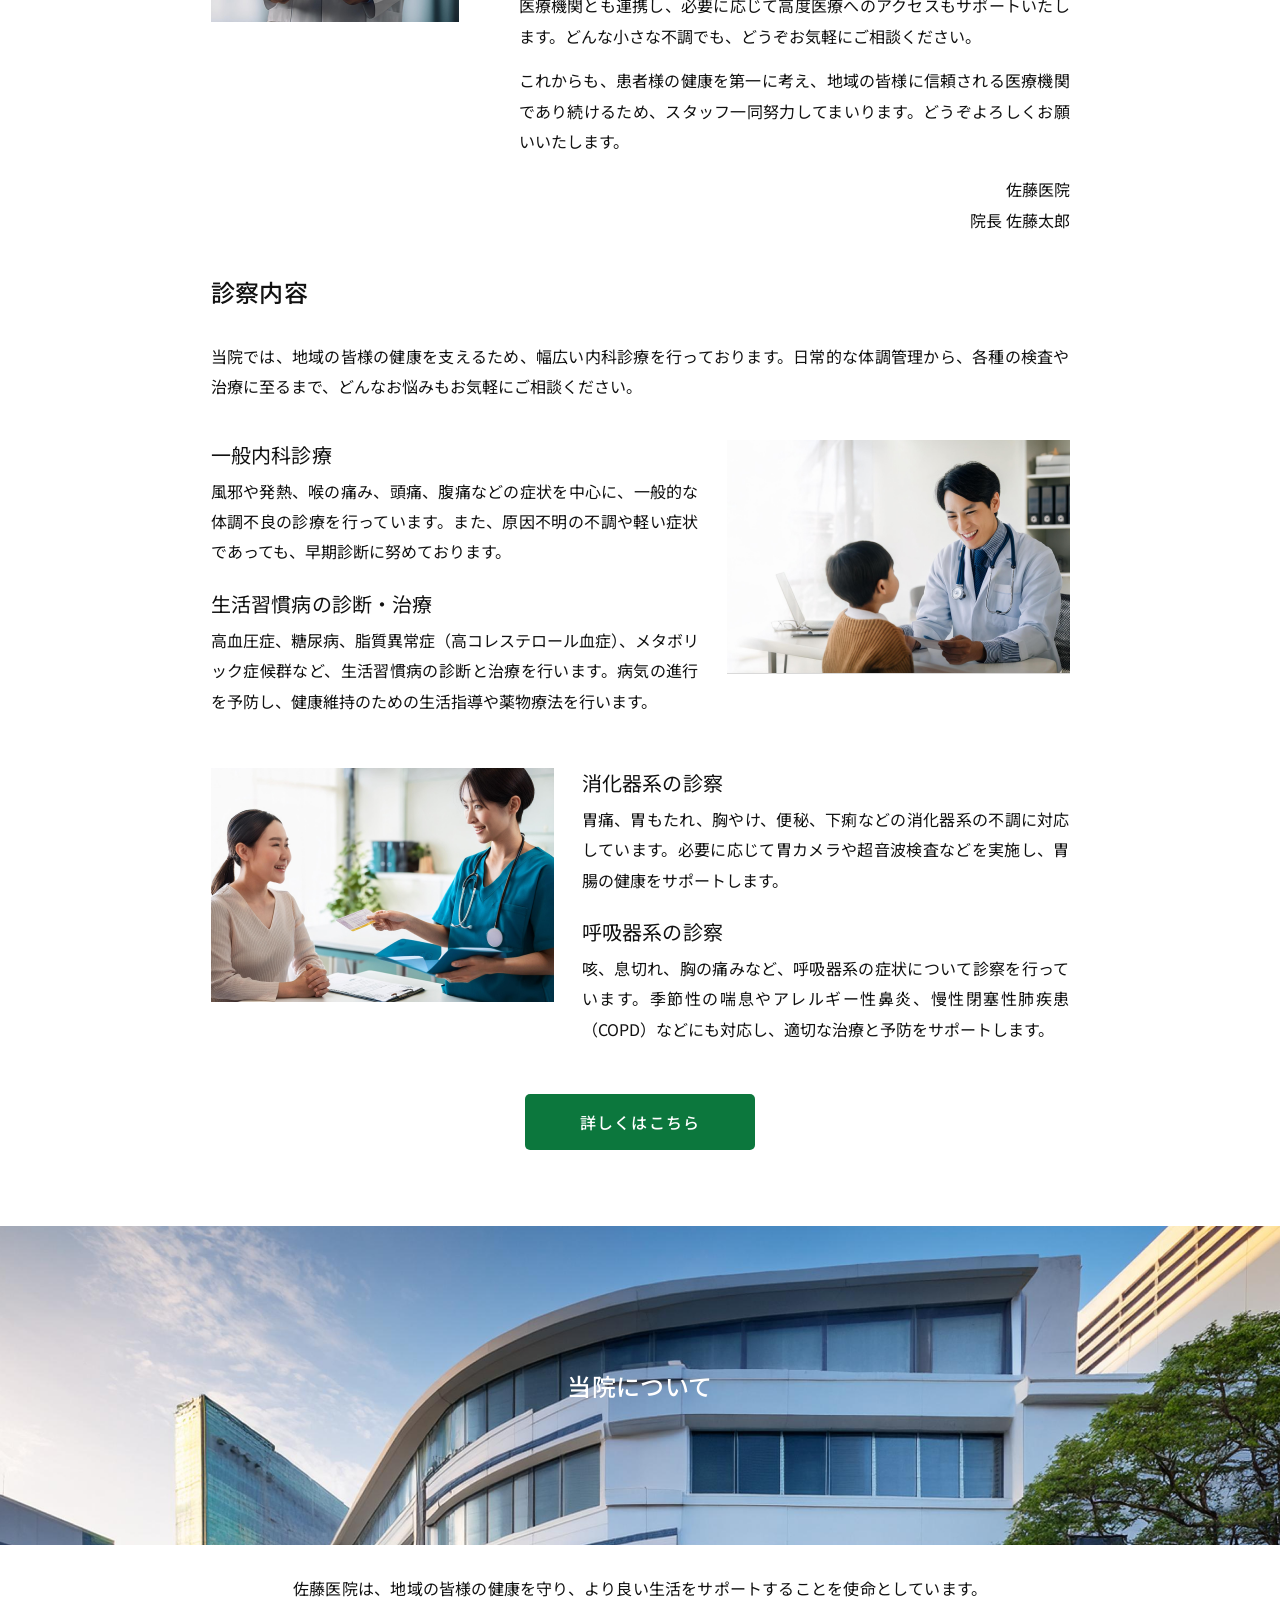
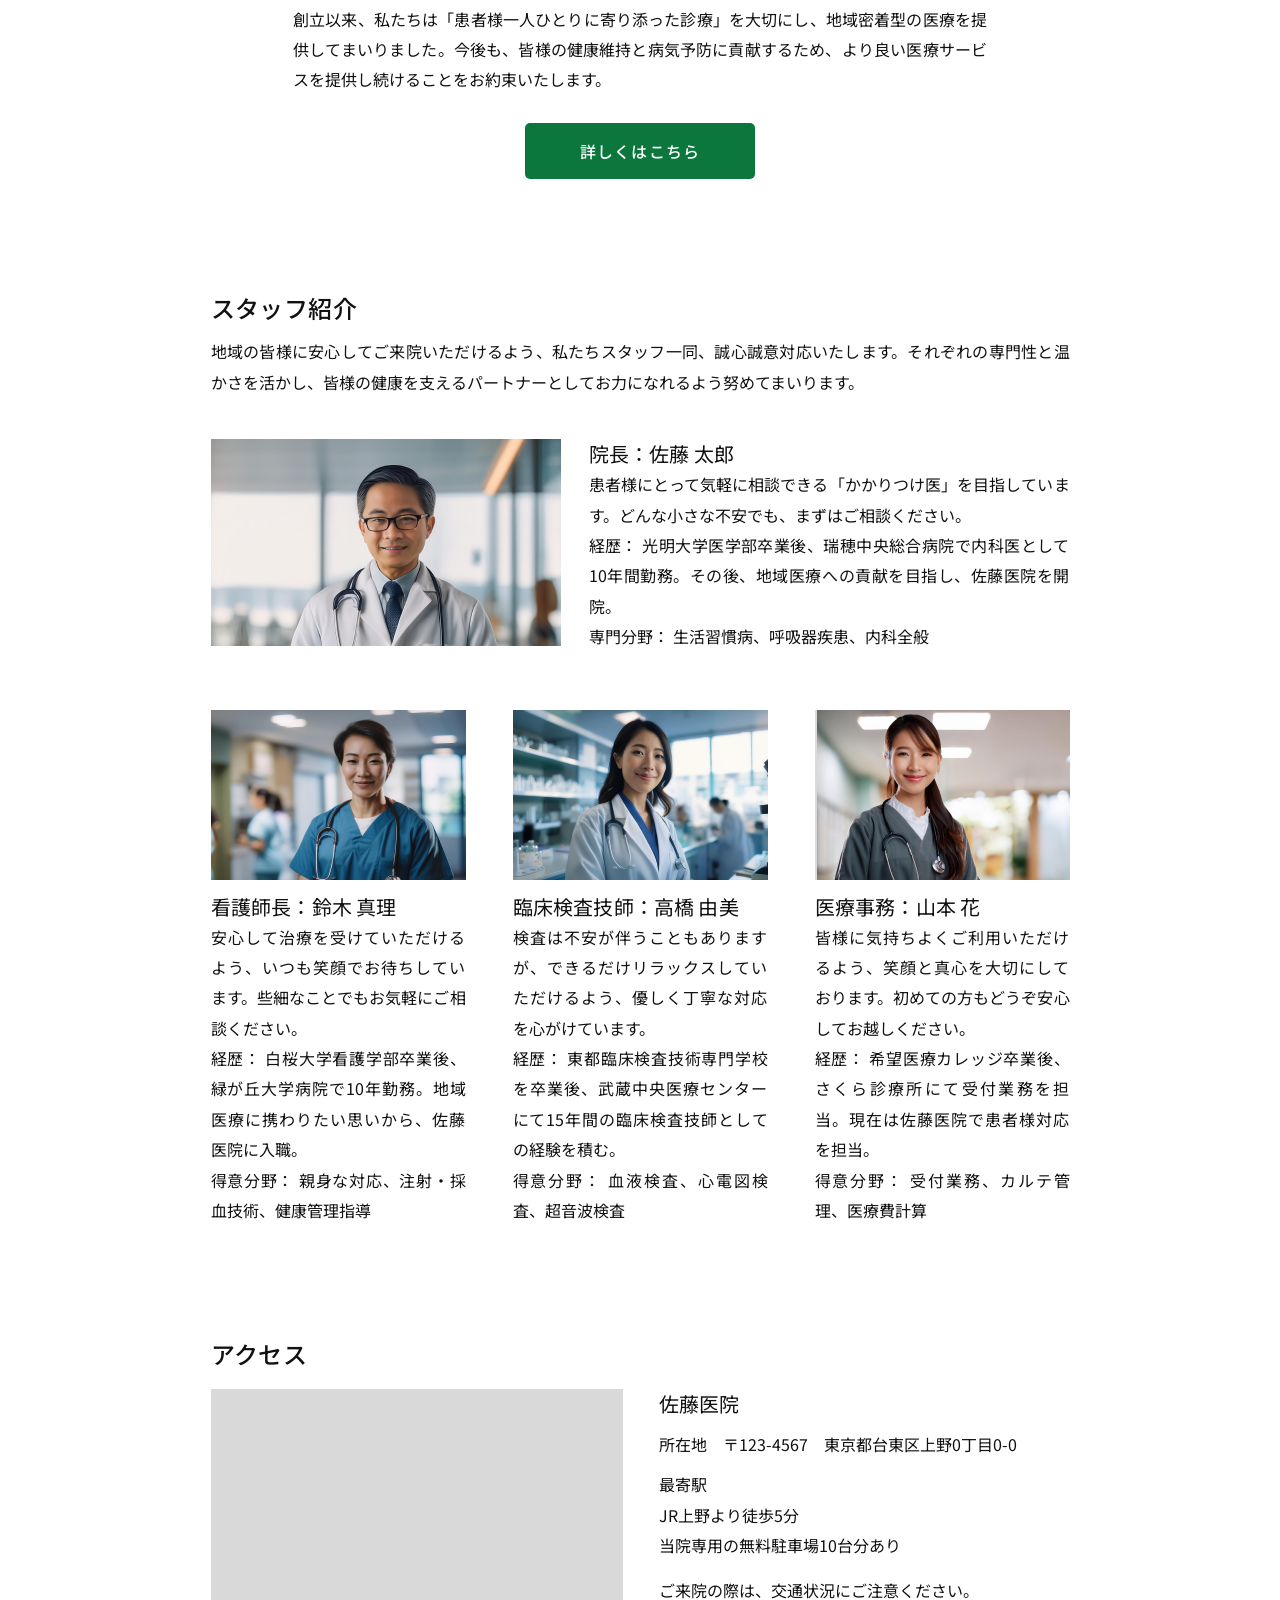
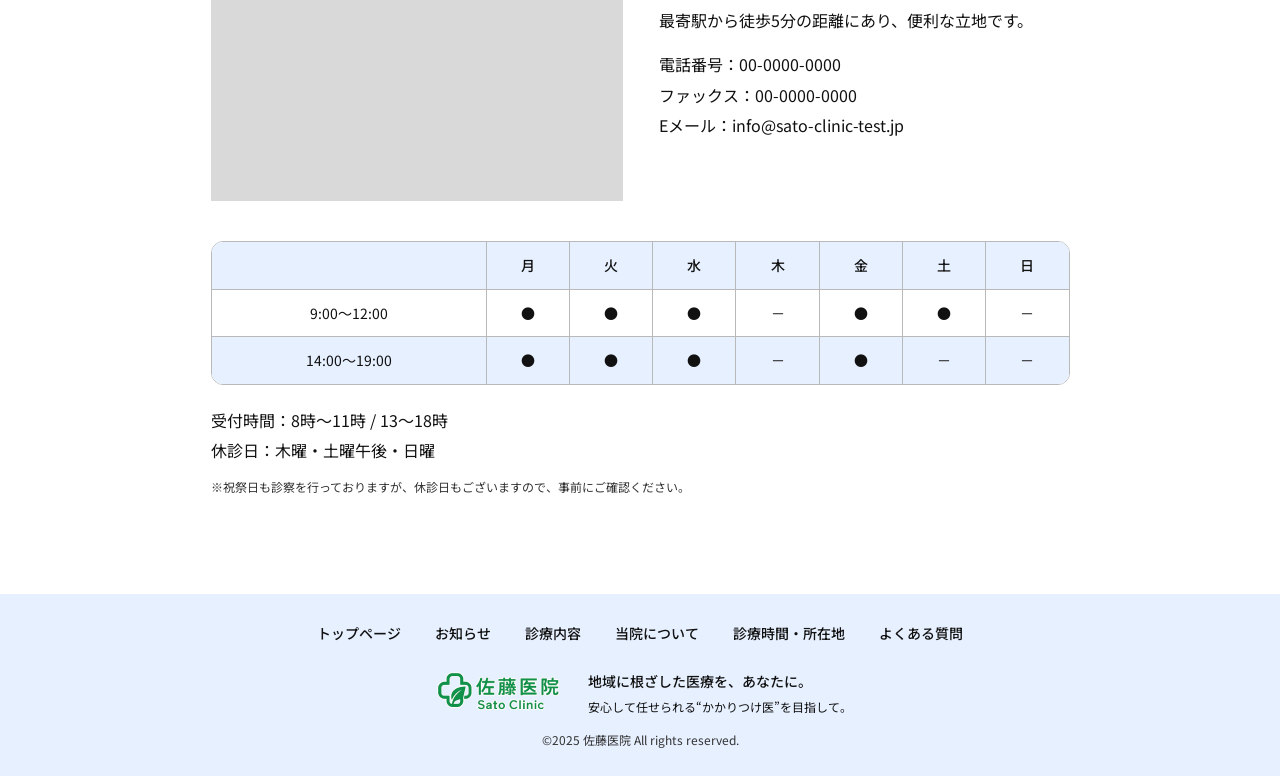
==== commit 864d7a4c: "SP表示調整" ====
--- a/index.html
+++ b/index.html
@@ -25,8 +25,6 @@
             --p-size-sp: .8rem;
         }
 
-        /* contentW基準の中央カラム */
-        /* ヘッダー（グロナビ）はcontentW除外＝ワイド */
         /* Typography (rem) */
         h3 {
             font-size: 1.25rem;
@@ -424,6 +422,7 @@
             height: 100%;
         }
 
+
         .meta {
             margin-top: 10px;
             display: grid;
@@ -435,12 +434,9 @@
             width: 64px;
         }
 
-        /* ===== Footer ===== */
         /* ===== Responsive ===== */
         @media (max-width: 890px) {
 
-            /* ===== SP Header ===== */
-            /* Drawer */
             /* 院長挨拶：写真→テキスト */
             .greet {
                 grid-template-columns: 1fr;
@@ -497,6 +493,11 @@
                 margin: 0 auto;
             }
 
+            .staff-top>div {
+                width: min(350px, 100%);
+                margin: 0 auto;
+            }
+
             .staff-cards {
                 grid-template-columns: 1fr;
                 justify-items: center;
@@ -529,7 +530,6 @@
                 aspect-ratio: 412 / 412;
             }
 
-            /* SP Footer */
         }
 
         @media (max-width: 890px) and (min-width: 601px) {
@@ -649,6 +649,7 @@
                 font-size: 16px;
                 margin-top: 6px;
             }
+
         }
     </style>
 </head>
@@ -671,12 +672,12 @@
                             <a href="about.html">当院について</a>
                             <a href="access.html">診療時間・所在地</a>
                             <a href="faq.html">よくある質問</a>
-                            <a class="reserve" href="#">Web予約</a>
+                            <a class="reserve" href="reservation.html">Web予約</a>
                         </div>
 
                         <!-- SP用 -->
                         <div class="global-actions">
-                            <a class="reserve reserve-sp" href="#">Web予約</a>
+                            <a class="reserve reserve-sp" href="reservation.html">Web予約</a>
 
                             <button class="hamburger" type="button" aria-label="メニューを開閉" aria-controls="globalMenu"
                                 aria-expanded="false">
@@ -777,7 +778,7 @@
 
                     <div class="heading-news-wrap">
                         <h2 class="heading-news">お知らせ</h2>
-                        <a href="#" class="news-more">詳しくはこちら</a>
+                        <a href="info.html" class="news-more">詳しくはこちら</a>
                     </div>
                     <div class="u-spacer-20" aria-hidden="true"></div>
 
@@ -794,9 +795,9 @@
                     <div class="u-spacer-20" aria-hidden="true"></div>
 
                     <div class="greet">
-                        <a href="#" class="ph-portrait">
+                        <div class="ph-portrait">
                             <img src="./image/director_1208.png" alt="院長写真">
-                        </a>
+                        </div>
                         <div class="text">
                             <p>こんにちは。佐藤医院の院長、佐藤太郎と申します。当院のホームページをご覧いただき、ありがとうございます。</p>
                             <p>佐藤医院では、「地域に根ざした医療」をモットーに、患者様一人ひとりに寄り添った医療を提供することを目指しております。日常的な健康管理から生活習慣病の予防、さらには専門的な診断や治療まで、幅広い内科診療を行い、地域の皆様の健康を支える役割を担っていきたいと考えております。
@@ -832,16 +833,16 @@
                             </div>
                         </div>
 
-                        <a href="#" class="treat-ph">
+                        <div class="treat-ph">
                             <img src="./image/patient-1_1208.png" alt="診療イメージ">
-                        </a>
+                        </div>
                     </div>
                     <div class="u-spacer-20" aria-hidden="true"></div>
 
                     <div class="treat-bottom">
-                        <a href="#" class="treat-ph-wide">
+                        <div class="treat-ph-wide">
                             <img src="./image/patient-2_1208.png" alt="診療イメージ">
-                        </a>
+                        </div>
 
                         <div>
                             <div class="treat-item">
@@ -892,9 +893,9 @@
                     <div class="u-spacer-20" aria-hidden="true"></div>
 
                     <div class="staff-top">
-                        <a href="#" class="staff-ph">
+                        <div class="staff-ph">
                             <img src="./image/photo(sato)_1208.png" alt="院長写真">
-                        </a>
+                        </div>
                         <div>
                             <h3>院長：佐藤 太郎</h3>
                             <p>患者様にとって気軽に相談できる「かかりつけ医」を目指しています。どんな小さな不安でも、まずはご相談ください。</p>
@@ -906,9 +907,9 @@
 
                     <div class="staff-cards">
                         <div class="card">
-                            <a href="#" class="card-ph">
+                            <div class="card-ph">
                                 <img src="./image/photo(suzuki)_1208.png" alt="看護師長写真">
-                            </a>
+                            </div>
                             <h3>看護師長：鈴木 真理</h3>
                             <p>安心して治療を受けていただけるよう、いつも笑顔でお待ちしています。些細なことでもお気軽にご相談ください。</p>
                             <p>経歴： 白桜大学看護学部卒業後、緑が丘大学病院で10年勤務。地域医療に携わりたい思いから、佐藤医院に入職。</p>
@@ -916,9 +917,9 @@
                         </div>
 
                         <div class="card">
-                            <a href="#" class="card-ph">
+                            <div class="card-ph">
                                 <img src="./image/photo(takahashi)_1208.png" alt="臨床検査技師写真">
-                            </a>
+                            </div>
                             <h3>臨床検査技師：高橋 由美</h3>
                             <p>検査は不安が伴うこともありますが、できるだけリラックスしていただけるよう、優しく丁寧な対応を心がけています。</p>
                             <p>経歴： 東都臨床検査技術専門学校を卒業後、武蔵中央医療センターにて15年間の臨床検査技師としての経験を積む。</p>
@@ -926,9 +927,9 @@
                         </div>
 
                         <div class="card">
-                            <a href="#" class="card-ph">
+                            <div class="card-ph">
                                 <img src="./image/photo(yamamoto)_1208.png" alt="医療事務写真">
-                            </a>
+                            </div>
                             <h3>医療事務：山本 花</h3>
                             <p>皆様に気持ちよくご利用いただけるよう、笑顔と真心を大切にしております。初めての方もどうぞ安心してお越しください。</p>
                             <p>経歴： 希望医療カレッジ卒業後、さくら診療所にて受付業務を担当。現在は佐藤医院で患者様対応を担当。</p>
@@ -1023,7 +1024,7 @@
                     </nav>
 
                     <div class="footer-brand">
-                        <a href="#" class="logo">
+                        <a href="index.html" class="logo">
                             <img src="./image/cliniclogo_1208.png" alt="佐藤医院">
                         </a>
                         <div class="footer-copy">
@@ -1036,76 +1037,44 @@
                 </div>
             </footer>
         </main>
+
+        <aside id="floatingBanner" class="floating-banner" aria-label="予約バナー">
+            <a class="floating-banner_link" href="reservation.html">
+                <img src="./image/Attention.png" alt="Web予約はこちら">
+            </a>
+            <button id="floatingBannerClose" class="floating-banner_close" type="button" aria-label="バナーを閉じる">
+                ×
+            </button>
+        </aside>
     </div>
 
+    <script src="./common.js"></script>
     <script>
         (function () {
-            // Hamburger
-            const btn = document.querySelector('.hamburger');
-            const menu = document.getElementById('globalMenu');
-
-            const closeMenu = () => {
-                if (!btn || !menu) return;
-                menu.hidden = true;
-                btn.setAttribute('aria-expanded', 'false');
-            };
-            const openMenu = () => {
-                if (!btn || !menu) return;
-                menu.hidden = false;
-                btn.setAttribute('aria-expanded', 'true');
-            };
-
-            if (btn && menu) {
-                btn.addEventListener('click', () => {
-                    const expanded = btn.getAttribute('aria-expanded') === 'true';
-                    expanded ? closeMenu() : openMenu();
-                });
-
-                document.addEventListener('click', (e) => {
-                    if (menu.hidden) return;
-                    if (btn.contains(e.target) || menu.contains(e.target)) return;
-                    closeMenu();
-                });
-
-                document.addEventListener('keydown', (e) => {
-                    if (e.key === 'Escape') closeMenu();
-                });
-
-                const mq = window.matchMedia('(max-width: 890px)');
-                mq.addEventListener?.('change', (ev) => { if (!ev.matches) closeMenu(); });
-            }
-
             // Hero carousel
             const slides = Array.from(document.querySelectorAll('.hero-slide'));
             if (slides.length <= 1) return;
-
             let index = 0;
             const intervalMs = 3000;
             let timer = null;
-
             const show = (i) => {
                 slides.forEach((el, n) => el.classList.toggle('is-active', n === i));
             };
-
             const next = () => {
                 index = (index + 1) % slides.length;
                 show(index);
             };
-
             const start = () => {
                 if (timer) return;
                 timer = setInterval(next, intervalMs);
             };
-
             const stop = () => {
                 if (!timer) return;
                 clearInterval(timer);
                 timer = null;
             };
-
             show(index);
             start();
-
             const area = document.querySelector('.hero-carousel') || document.querySelector('.hero');
             if (area) {
                 area.addEventListener('mouseenter', stop);
@@ -1117,4 +1086,4 @@
     </script>
 </body>
 
-</html>+</html>
--- a/style.css
+++ b/style.css
@@ -215,6 +215,60 @@
   color: #333;
 }
 
+/* Floating reservation banner */
+.floating-banner {
+  position: fixed;
+  right: 20px;
+  bottom: 20px;
+  width: min(200px, calc(100vw - 40px));
+  z-index: 60;
+  opacity: 0;
+  visibility: hidden;
+  pointer-events: none;
+  transform: translateY(12px);
+  transition: opacity 220ms ease, transform 220ms ease, visibility 220ms ease;
+}
+
+.floating-banner.is-visible {
+  opacity: 1;
+  visibility: visible;
+  pointer-events: auto;
+  transform: translateY(0);
+}
+
+.floating-banner_link {
+  display: block;
+  line-height: 0;
+  border-radius: 10px;
+  overflow: hidden;
+  box-shadow: 0 8px 22px rgba(0, 0, 0, .22);
+  background: #fff;
+}
+
+.floating-banner_link img {
+  width: 100%;
+  height: auto;
+  display: block;
+}
+
+.floating-banner_close {
+  position: absolute;
+  top: 8px;
+  right: 8px;
+  width: 26px;
+  height: 26px;
+  border: 0;
+  border-radius: 999px;
+  background: rgba(0, 0, 0, .72);
+  color: #fff;
+  font-size: 16px;
+  line-height: 1;
+  cursor: pointer;
+  display: inline-flex;
+  align-items: center;
+  justify-content: center;
+}
+
 /* Shared responsive header/footer */
 @media (max-width: 890px) {
   .container {
@@ -287,6 +341,16 @@
   h3,
   h4 { font-size: 1rem; }
   p { font-size: var(--p-size-sp); }
+
+  .floating-banner {
+    left: 50%;
+    right: auto;
+    bottom: 14px;
+    width: min(200px, calc(100vw - 24px));
+    transform: translate(-50%, 12px);
+  }
+
+  .floating-banner.is-visible { transform: translate(-50%, 0); }
 }
 
 /* Utility classes extracted from inline styles */
